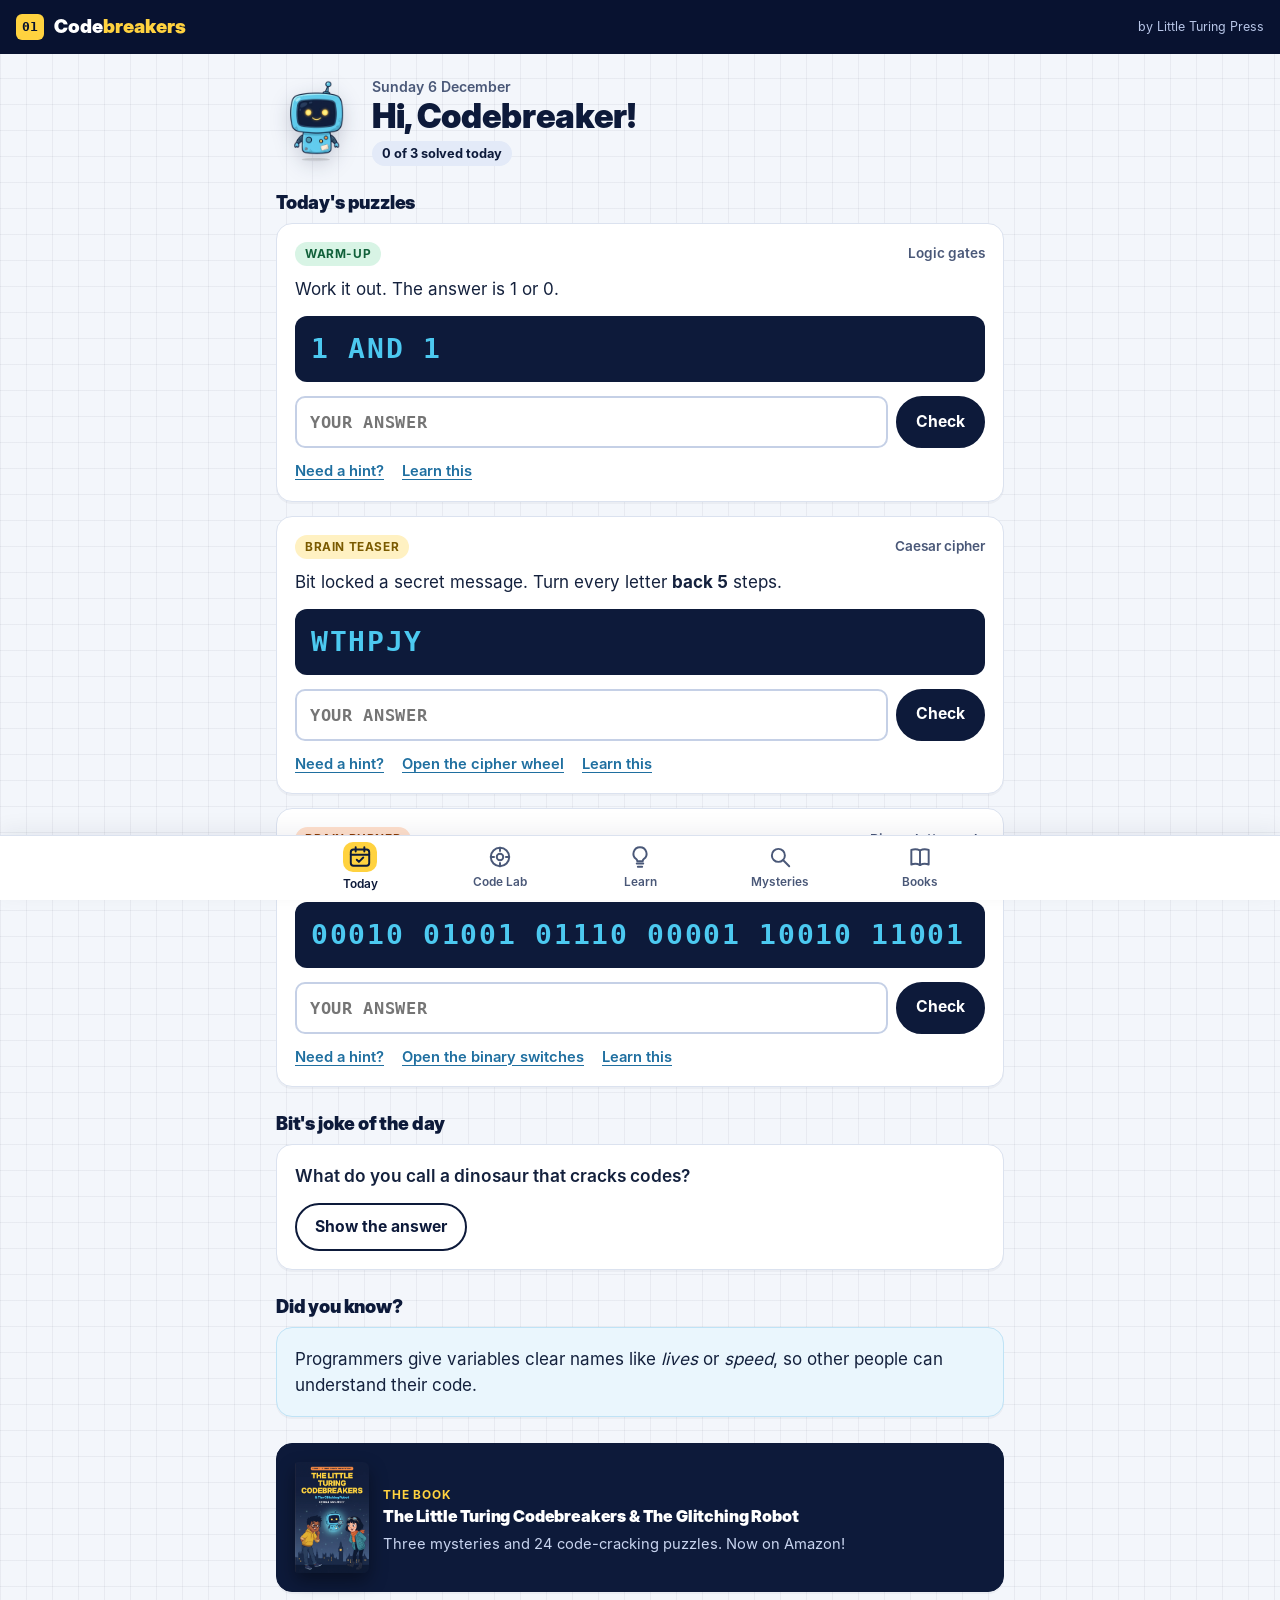
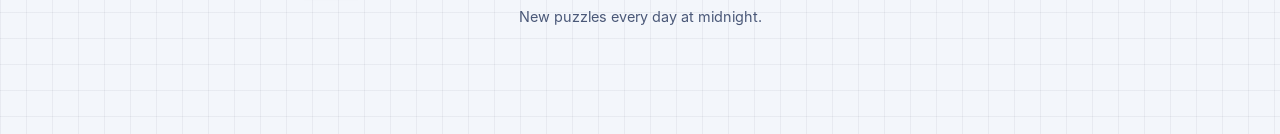
==== app/index.html @ 68bddf23 "Launch the Codebreakers app at /app Daily puzzles, Code Lab, Learn topics, the first mini mystery an" ====
<!doctype html>
<html lang="en">
<head>
<meta charset="utf-8">
<meta name="viewport" content="width=device-width, initial-scale=1, viewport-fit=cover">
<title>Codebreakers · Daily code puzzles for kids</title>
<meta name="description" content="Daily code-cracking puzzles, Bit's joke of the day, a cipher wheel, binary switches, pigpen and mini mysteries. For kids aged 8–11. No ads, no tracking.">
<meta name="theme-color" content="#081230">
<link rel="manifest" href="manifest.webmanifest">
<link rel="icon" href="icons/icon-192.png" type="image/png">
<link rel="apple-touch-icon" href="icons/icon-180.png">
<link rel="stylesheet" href="app.css?v=1">
</head>
<body>
<header class="topbar">
  <a class="logo" href="#/today"><span class="logo-mark" aria-hidden="true">01</span><span>Code<b>breakers</b></span></a>
  <span class="by">by Little Turing Press</span>
</header>

<main id="view" class="view" tabindex="-1"></main>

<nav class="tabbar" aria-label="Main">
  <a href="#/today" data-tab="today"><svg viewBox="0 0 24 24" aria-hidden="true"><rect x="3.5" y="5" width="17" height="15" rx="2.5"/><path d="M3.5 10h17M8 3v4M16 3v4"/><path d="M9 14.5l2 2 4-4"/></svg><span>Today</span></a>
  <a href="#/lab" data-tab="lab"><svg viewBox="0 0 24 24" aria-hidden="true"><circle cx="12" cy="12" r="8.5"/><circle cx="12" cy="12" r="3"/><path d="M12 3.5v3M20.5 12h-3M12 20.5v-3M3.5 12h3"/></svg><span>Code Lab</span></a>
  <a href="#/learn" data-tab="learn"><svg viewBox="0 0 24 24" aria-hidden="true"><path d="M9 18h6M10 21h4"/><path d="M12 3a6 6 0 0 0-3.5 10.9c.6.5 1 1.2 1 2.1h5c0-.9.4-1.6 1-2.1A6 6 0 0 0 12 3z"/></svg><span>Learn</span></a>
  <a href="#/mysteries" data-tab="mysteries"><svg viewBox="0 0 24 24" aria-hidden="true"><circle cx="10.5" cy="10.5" r="6"/><path d="M15 15l5.5 5.5"/></svg><span>Mysteries</span></a>
  <a href="#/books" data-tab="books"><svg viewBox="0 0 24 24" aria-hidden="true"><path d="M4 5.5C6.5 4.5 9.5 4.5 12 6c2.5-1.5 5.5-1.5 8-.5V19c-2.5-1-5.5-1-8 .5-2.5-1.5-5.5-1.5-8-.5z"/><path d="M12 6v13.5"/></svg><span>Books</span></a>
</nav>

<script src="extras.js?v=1"></script>
<script src="content.js?v=1"></script>
<script src="app.js?v=1"></script>
<script data-goatcounter="https://littleturingpress.goatcounter.com/count" async src="//gc.zgo.at/count.js"></script>
</body>
</html>
---- app/app.css ----
/* Codebreakers app */
@font-face { font-family: "Inter Display"; font-weight: 900; font-display: swap; src: url("../assets/fonts/InterDisplay-Black.woff") format("woff"); }
@font-face { font-family: "Inter"; font-weight: 400; font-display: swap; src: url("../assets/fonts/Inter-Regular.woff") format("woff"); }
@font-face { font-family: "Inter"; font-weight: 600; font-display: swap; src: url("../assets/fonts/Inter-SemiBold.woff") format("woff"); }
@font-face { font-family: "Inter"; font-weight: 700; font-display: swap; src: url("../assets/fonts/Inter-Bold.woff") format("woff"); }
@font-face { font-family: "Code"; font-weight: 700; font-display: swap; src: url("../assets/fonts/DejaVuSansMono-Bold.woff") format("woff"); }

:root {
  --night: #0d1a3a; --ink: #081230; --signal: #ffd23f; --cyan: #4cc9f0; --tang: #ff8c42; --ok: #2fbf71;
  --paper: #f3f6fb; --card: #ffffff; --text: #14213d; --muted: #4a5878; --line: #dbe2ef;
  --tab-h: 64px;
}
* { box-sizing: border-box; }
html { -webkit-text-size-adjust: 100%; background: var(--paper); }
body { margin: 0; background: var(--paper); color: var(--text); font-family: "Inter", system-ui, sans-serif; font-size: 1.0625rem; line-height: 1.55; -webkit-tap-highlight-color: transparent;
  background-image: linear-gradient(rgba(13,26,58,.05) 1px, transparent 1px), linear-gradient(90deg, rgba(13,26,58,.05) 1px, transparent 1px); background-size: 26px 26px; }
img { max-width: 100%; height: auto; display: block; }
a { color: #1f6fa0; }
h1, h2, h3 { font-family: "Inter Display", "Inter", sans-serif; font-weight: 900; line-height: 1.1; margin: 0 0 .4em; color: var(--night); letter-spacing: -.01em; }
h2 { font-size: 1.3rem; } h3 { font-size: 1.12rem; }
p { margin: 0 0 .8em; }
:focus-visible { outline: 3px solid var(--cyan); outline-offset: 2px; border-radius: 6px; }
.sr { position: absolute; width: 1px; height: 1px; overflow: hidden; clip: rect(0 0 0 0); }
.small { font-size: .9rem; color: var(--muted); }
.center { text-align: center; }

/* top bar + tab bar */
.topbar { position: sticky; top: 0; z-index: 5; background: var(--ink); color: #fff; display: flex; align-items: center; justify-content: space-between; gap: 12px; padding: 12px 16px; padding-top: max(12px, env(safe-area-inset-top)); }
.logo { display: flex; align-items: center; gap: 10px; color: #fff; text-decoration: none; font-family: "Inter Display"; font-weight: 900; font-size: 1.2rem; }
.logo b { color: var(--signal); font-weight: 900; }
.logo-mark { font-family: "Code"; font-size: .8rem; background: var(--signal); color: var(--ink); border-radius: 6px; padding: 3px 6px; }
.by { font-size: .78rem; color: #b8c6e8; }
@media (max-width: 380px) { .by { display: none; } }

.view { max-width: 760px; margin: 0 auto; padding: 18px 16px calc(var(--tab-h) + 30px + env(safe-area-inset-bottom)); outline: none; }
.tabbar { position: fixed; left: 0; right: 0; bottom: 0; z-index: 5; display: flex; justify-content: center; background: #fff; border-top: 1px solid var(--line); padding-bottom: env(safe-area-inset-bottom); box-shadow: 0 -6px 20px rgba(13,26,58,.06); }
.tabbar a { flex: 1; max-width: 140px; height: var(--tab-h); display: flex; flex-direction: column; align-items: center; justify-content: center; gap: 3px; text-decoration: none; color: var(--muted); font-size: .74rem; font-weight: 600; }
.tabbar svg { width: 26px; height: 26px; fill: none; stroke: currentColor; stroke-width: 1.8; stroke-linecap: round; stroke-linejoin: round; }
.tabbar a.on { color: var(--night); }
.tabbar a.on svg { stroke: var(--night); background: var(--signal); border-radius: 10px; padding: 2px; width: 34px; height: 30px; }

/* type */
.page { font-size: clamp(1.7rem, 6vw, 2.2rem); margin-top: 4px; }
.lead { color: var(--muted); font-size: 1.05rem; }
.sec { margin: 26px 0 10px; font-size: 1.15rem; }
.tagline { display: inline-block; font-size: .74rem; font-weight: 700; letter-spacing: .07em; text-transform: uppercase; color: var(--muted); margin-bottom: 4px; }
.back { display: table; margin-bottom: 10px; font-weight: 600; text-decoration: none; }

/* cards */
.card { display: block; background: var(--card); border: 1px solid var(--line); border-radius: 16px; padding: 18px; margin-bottom: 14px; box-shadow: 0 2px 0 rgba(13,26,58,.04); color: inherit; text-decoration: none; }
a.card:hover { border-color: #b7c4de; }
.card-top { display: flex; justify-content: space-between; align-items: center; gap: 8px; margin-bottom: 10px; }
.lvl { font-size: .74rem; font-weight: 700; letter-spacing: .05em; text-transform: uppercase; padding: 3px 10px; border-radius: 999px; }
.lvl-1 { background: #d8f4e5; color: #11603a; } .lvl-2 { background: #fff1c2; color: #7a5a00; } .lvl-3 { background: #ffe0cc; color: #8a3a00; }
.ptype { font-size: .85rem; color: var(--muted); font-weight: 600; }
.code-box { font-family: "Code", monospace; font-size: clamp(1.25rem, 5.4vw, 1.75rem); letter-spacing: .06em; background: var(--night); color: var(--cyan); border-radius: 12px; padding: 14px 16px; margin: 6px 0 14px; overflow-wrap: anywhere; line-height: 1.35; }
.code-box .pig-row { display: flex; flex-wrap: wrap; gap: 6px 4px; color: var(--cyan); }
.pig-gap { display: inline-block; }
.code-box.out { color: var(--signal); min-height: 3.2rem; }
.ans { display: flex; gap: 8px; }
.ans input, .txt { font: inherit; font-family: "Code", monospace; font-size: 1.05rem; letter-spacing: .04em; width: 100%; min-width: 0; padding: 11px 13px; border-radius: 10px; border: 2px solid #c5d0e6; background: #fff; color: var(--text); text-transform: uppercase; }
.ans input:focus, .txt:focus { border-color: var(--night); outline: none; }
textarea.txt { resize: vertical; }
.btn { display: inline-flex; align-items: center; justify-content: center; font: inherit; font-weight: 700; font-size: .98rem; border: 2px solid var(--night); background: var(--night); color: #fff; border-radius: 999px; padding: 10px 18px; cursor: pointer; text-decoration: none; white-space: nowrap; }
.btn:hover { background: var(--ink); }
.btn-ghost { background: transparent; color: var(--night); }
.btn-ghost:hover { background: var(--signal); border-color: var(--signal); color: var(--night); }
.btn.wide { width: 100%; margin: 4px 0 12px; }
.btn-soon { background: transparent; color: var(--muted); border: 2px dashed #9fb0d4; cursor: default; }
.btn-soon:hover { background: transparent; }
.link { background: none; border: 0; padding: 0; font: inherit; font-size: .92rem; font-weight: 600; color: #1f6fa0; cursor: pointer; text-decoration: underline; text-underline-offset: 3px; }
.row-links { display: flex; flex-wrap: wrap; gap: 6px 18px; margin-top: 12px; }
.msg { min-height: 1.4em; margin: 8px 0 0; color: #b03a00; font-weight: 600; font-size: .95rem; }
.msg:empty { min-height: 0; margin: 0; }
.hint { margin: 10px 0 0; padding: 10px 12px; background: #fff7d6; border-radius: 10px; font-size: .95rem; }
.why { margin: 10px 0 0; padding: 10px 12px; background: #e6f7ee; border-radius: 10px; font-size: .95rem; color: #11603a; }
.done { margin: 0; font-weight: 600; color: #11603a; }
.is-solved { border-color: #9ad9b6; }
.pop { animation: pop .45s ease; }
@keyframes pop { 0% { transform: scale(1); } 40% { transform: scale(1.02); } 100% { transform: scale(1); } }
.shake { animation: shake .35s; }
@keyframes shake { 20%, 60% { transform: translateX(-6px); } 40%, 80% { transform: translateX(6px); } }
@media (prefers-reduced-motion: reduce) { .pop, .shake { animation: none; } .w-rot { transition: none !important; } }

/* today */
.hello { display: flex; align-items: center; gap: 14px; margin: 4px 0 6px; }
.hello img { width: 82px; height: 82px; flex: none; filter: drop-shadow(0 6px 10px rgba(13,26,58,.2)); }
.hello h1 { font-size: clamp(1.6rem, 6vw, 2.1rem); margin: 0 0 6px; }
.date { margin: 0; font-size: .88rem; color: var(--muted); font-weight: 600; }
.stats { display: flex; flex-wrap: wrap; gap: 6px; margin: 0; }
.pill { font-size: .8rem; font-weight: 700; background: #e3eaf8; color: var(--night); padding: 3px 10px; border-radius: 999px; }
.pill-hot { background: var(--tang); color: #fff; }
.joke .q { font-weight: 600; font-size: 1.08rem; }
.joke .a { font-family: "Inter Display"; font-weight: 900; font-size: 1.15rem; color: var(--night); background: #fff1c2; padding: 10px 12px; border-radius: 10px; margin: 0; }
.fact { background: #eaf6fd; border-color: #bfe3f6; }
.fact p { margin: 0; }
.promo { display: flex; gap: 14px; align-items: center; background: var(--night); border-color: var(--night); color: #fff; margin-top: 26px; }
.promo img { width: 74px; flex: none; border-radius: 3px 6px 6px 3px; box-shadow: 0 8px 18px rgba(0,0,0,.4); }
.promo h3 { color: #fff; font-size: 1.02rem; }
.promo p { margin: 0; color: #c8d4ef; font-size: .92rem; }
.promo .tagline { color: var(--signal); }

/* code lab */
.chips { display: flex; gap: 8px; margin: 4px 0 16px; overflow-x: auto; padding-bottom: 2px; }
.chip { flex: none; text-decoration: none; font-weight: 700; font-size: .95rem; color: var(--night); border: 2px solid var(--night); border-radius: 999px; padding: 7px 15px; background: #fff; }
.chip.on { background: var(--night); color: #fff; }
.wheel-card { background: radial-gradient(ellipse at 70% 30%, #1a2d63 0%, var(--night) 60%, var(--ink) 100%); border-color: var(--night); color: #fff; }
.wheel-card h2, .wheel-card .lbl { color: #fff; }
.wheel-card .small { color: #c8d4ef; }
.wheel-card .small b { color: var(--signal); font-family: "Code"; }
.wheel-wrap { display: flex; align-items: center; gap: 20px; margin: 10px 0 16px; }
.wheel { width: 220px; height: auto; flex: none; touch-action: none; user-select: none; -webkit-user-select: none; cursor: grab; filter: drop-shadow(0 14px 24px rgba(0,0,0,.45)); }
.wheel:active { cursor: grabbing; }
.w-rot { transform-origin: 0 0; }
.w-ptr { fill: var(--signal); }
.w-win { fill: none; stroke: var(--signal); stroke-width: 3.5; stroke-linejoin: round; }
.w-out { font-family: "Code", monospace; font-size: 15px; fill: #14213d; }
.w-in { font-family: "Code", monospace; font-size: 14px; fill: #fff; }
.w-cap { font-family: "Code", monospace; font-size: 10px; fill: #8ea0c8; letter-spacing: .08em; }
.w-num { font-family: "Code", monospace; font-size: 26px; fill: var(--signal); }
.wheel-ctl { flex: 1; min-width: 0; }
.seg { display: inline-flex; border: 2px solid #5e75b3; border-radius: 999px; padding: 3px; margin-bottom: 12px; }
.seg button { font: inherit; font-weight: 700; font-size: .92rem; border: 0; background: transparent; color: #dbe4f7; padding: 6px 14px; border-radius: 999px; cursor: pointer; }
.seg button.on { background: var(--signal); color: var(--ink); }
.turn { display: flex; gap: 10px; margin-bottom: 8px; }
.rb { width: 44px; height: 44px; border-radius: 50%; border: 2px solid #5e75b3; background: transparent; color: #fff; font-size: 1.3rem; font-weight: 700; display: grid; place-items: center; padding: 0; line-height: 1; cursor: pointer; }
.rb:hover { border-color: var(--signal); }
.lbl { display: block; font-weight: 700; font-size: .92rem; margin: 6px 0 6px; }
.wheel-card .txt { background: #0b1531; color: #fff; border-color: #33498a; }
.wheel-card .txt:focus { border-color: var(--signal); }
.wheel-card .code-box { background: #050b20; }
.wheel-card .btn-ghost { color: #fff; border-color: #8aa0d6; }
.wheel-card .btn-ghost:hover { color: var(--ink); }
@media (max-width: 480px) { .wheel { width: min(180px, 48vw); } .wheel-wrap { gap: 14px; } .seg button { padding: 6px 11px; } }

.bulbs { display: grid; grid-template-columns: repeat(8, 1fr); gap: 6px; margin: 12px 0; }
.bulb { font: inherit; border: 2px solid #c5d0e6; background: #f3f6fb; border-radius: 12px; padding: 8px 0 10px; cursor: pointer; display: flex; flex-direction: column; align-items: center; gap: 6px; color: var(--muted); }
.bulb .pv { font-size: .78rem; font-weight: 700; }
.bulb .bv { font-family: "Code"; font-size: 1.4rem; width: 34px; height: 34px; display: grid; place-items: center; border-radius: 50%; background: #dbe2ef; color: var(--muted); }
.bulb[aria-pressed="true"] { border-color: var(--night); background: var(--night); color: #fff; }
.bulb[aria-pressed="true"] .bv { background: var(--signal); color: var(--ink); box-shadow: 0 0 14px rgba(255,210,63,.7); }
@media (max-width: 420px) { .bulbs { gap: 4px; } .bulb .bv { width: 28px; height: 28px; font-size: 1.15rem; } .bulb .pv { font-size: .7rem; } }
.bin-out { font-family: "Code"; font-size: 1.3rem; margin: 6px 0 0; }
.bin-out b { color: var(--night); }
.pig-out { background: #fff; border: 2px solid var(--line); color: var(--night); min-height: 64px; }
.pig-out .pig-row { color: var(--night); }
.key { display: grid; grid-template-columns: repeat(auto-fill, minmax(52px, 1fr)); gap: 6px; }
.kcell { display: flex; flex-direction: column; align-items: center; gap: 2px; padding: 6px 0; border-radius: 10px; background: #f3f6fb; color: var(--night); }
.kcell span { font-family: "Code"; font-size: .9rem; }

/* learn */
.grid { display: grid; grid-template-columns: repeat(auto-fill, minmax(220px, 1fr)); gap: 12px; }
.grid .card { margin: 0; }
.topic p { margin: 0; color: var(--muted); font-size: .95rem; }
.topic.is-solved h3::after { content: " ✓"; color: var(--ok); }
.prose p:last-child { margin-bottom: 0; }
.example { margin-top: 14px; background: var(--night); color: #fff; border-radius: 12px; padding: 12px 14px; font-family: "Code", monospace; font-size: 1.02rem; }
.example span { display: block; font-family: "Inter"; font-weight: 700; font-size: .72rem; letter-spacing: .08em; text-transform: uppercase; color: var(--signal); margin-bottom: 4px; }
.example b { color: var(--signal); }
.next-link { display: block; text-align: right; font-weight: 700; margin: 6px 0 10px; text-decoration: none; }

/* mysteries */
.myst { padding: 0; overflow: hidden; }
.myst img { width: 100%; aspect-ratio: 2.35; object-fit: cover; }
.myst-body { padding: 14px 18px 4px; }
.soon { display: flex; gap: 14px; align-items: center; border-style: dashed; }
.soon img { width: 84px; flex: none; }
.soon p { margin: 0; color: var(--muted); }
.suspects { list-style: none; padding: 0; margin: 0 0 6px; display: grid; grid-template-columns: repeat(auto-fill, minmax(160px, 1fr)); gap: 10px; }
.sus { background: #fff; border: 2px solid var(--night); border-radius: 14px; padding: 12px; display: flex; flex-direction: column; gap: 2px; position: relative; overflow: hidden; }
.sus span { font-size: .88rem; font-weight: 600; color: var(--muted); }
.sus small { font-size: .82rem; color: var(--muted); }
.sus.out { opacity: .55; border-style: dashed; }
.sus.out::after { content: ""; position: absolute; left: -10%; right: -10%; top: 50%; border-top: 4px solid #d6455d; transform: rotate(-12deg); }
.sus.caught { background: var(--signal); }
.clue.locked { opacity: .6; border-style: dashed; }
.clue.locked p { margin: 0; color: var(--muted); }
.reveal-txt { background: #e6f7ee; }
.accuse { border: 2px solid var(--night); }
.accuse-btns { display: flex; flex-wrap: wrap; gap: 8px; }
.closed { background: var(--signal); border-color: var(--signal); }

/* books */
.book { display: grid; grid-template-columns: 150px 1fr; gap: 18px; align-items: start; }
.book img { border-radius: 3px 8px 8px 3px; box-shadow: 0 12px 26px rgba(13,26,58,.3); }
.book .btn { margin: 4px 6px 8px 0; }
.book .link { display: inline-block; margin-top: 4px; }
@media (max-width: 520px) { .book { grid-template-columns: 1fr; } .book img { max-width: 170px; } }

.confetti { position: fixed; inset: 0; pointer-events: none; z-index: 20; overflow: hidden; }
.confetti i { position: absolute; top: -12px; width: 9px; height: 14px; border-radius: 2px; animation: fall 1.8s ease-in forwards; }
@keyframes fall { to { transform: translateY(110vh) rotate(540deg); } }
@media (prefers-reduced-motion: reduce) { .confetti { display: none; } }
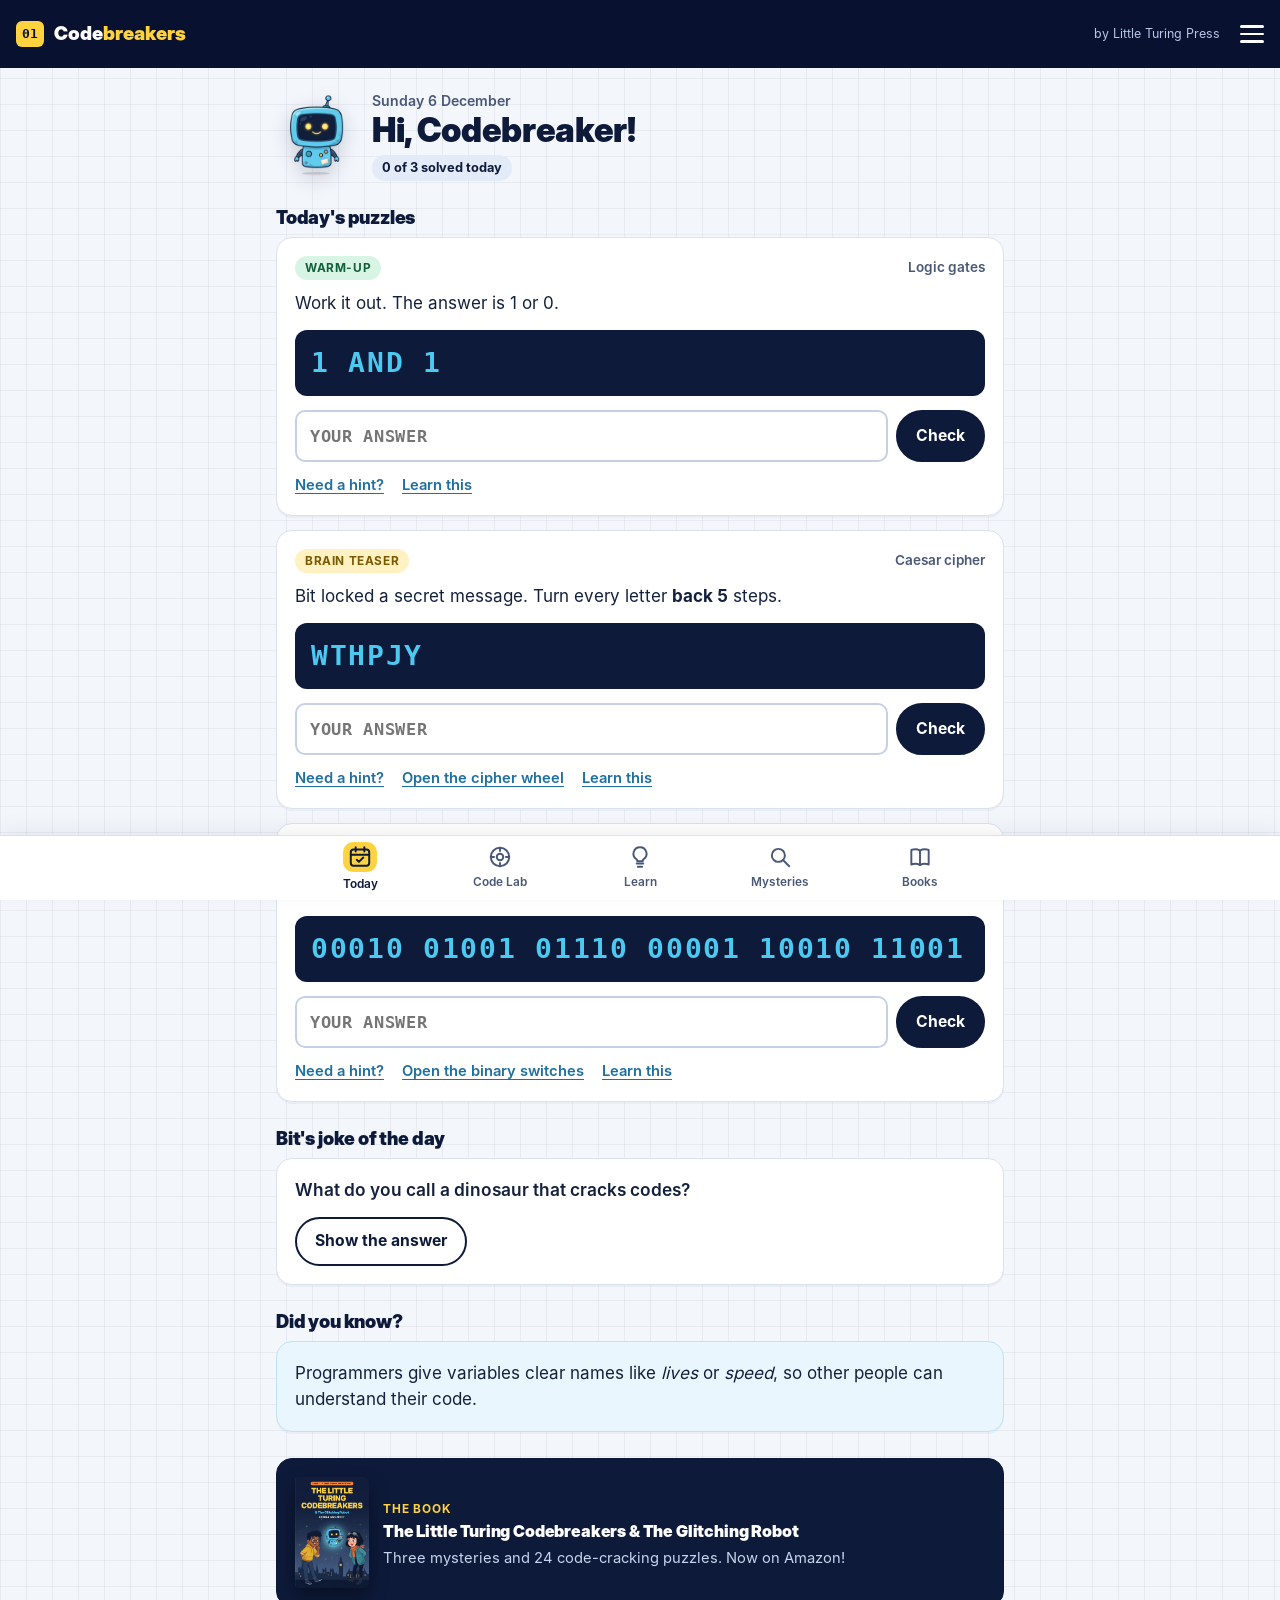
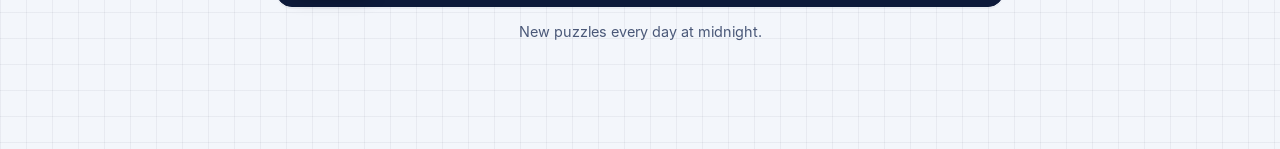
==== commit 5de2af57: "Add menu to the Codebreakers app top bar Menu button on the app and Times tables pages with links to" ====
--- a/app/index.html
+++ b/app/index.html
@@ -9,12 +9,22 @@
 <link rel="manifest" href="manifest.webmanifest">
 <link rel="icon" href="icons/icon-192.png" type="image/png">
 <link rel="apple-touch-icon" href="icons/icon-180.png">
-<link rel="stylesheet" href="app.css?v=1">
+<link rel="stylesheet" href="app.css?v=3">
 </head>
 <body>
 <header class="topbar">
   <a class="logo" href="#/today"><span class="logo-mark" aria-hidden="true">01</span><span>Code<b>breakers</b></span></a>
-  <span class="by">by Little Turing Press</span>
+  <div class="top-r"><span class="by">by Little Turing Press</span><button class="menu-btn" type="button" aria-expanded="false" aria-controls="app-menu" aria-label="Menu"><span></span><span></span><span></span></button></div>
+  <nav class="app-menu" id="app-menu" aria-label="Menu">
+    <a href="./#/today">Today's puzzles</a>
+    <a href="./#/lab">Code Lab</a>
+    <a href="times.html">Times tables</a>
+    <a href="./#/learn">Learn</a>
+    <a href="./#/mysteries">Mini mysteries</a>
+    <a href="./#/books">Books</a>
+    <a class="out" href="../">Little Turing Press website</a>
+    <a class="out" href="../#parents">Parents &amp; teachers</a>
+  </nav>
 </header>
 
 <main id="view" class="view" tabindex="-1"></main>
@@ -27,9 +37,21 @@
   <a href="#/books" data-tab="books"><svg viewBox="0 0 24 24" aria-hidden="true"><path d="M4 5.5C6.5 4.5 9.5 4.5 12 6c2.5-1.5 5.5-1.5 8-.5V19c-2.5-1-5.5-1-8 .5-2.5-1.5-5.5-1.5-8-.5z"/><path d="M12 6v13.5"/></svg><span>Books</span></a>
 </nav>
 
+<script>
+(function () {
+  var btn = document.querySelector(".menu-btn"), nav = document.getElementById("app-menu");
+  if (!btn || !nav) return;
+  function set(open) { nav.classList.toggle("open", open); btn.setAttribute("aria-expanded", open); }
+  btn.addEventListener("click", function () { set(btn.getAttribute("aria-expanded") !== "true"); });
+  nav.addEventListener("click", function (e) { if (e.target.closest("a")) set(false); });
+  document.addEventListener("click", function (e) { if (!e.target.closest(".topbar")) set(false); });
+  document.addEventListener("keydown", function (e) { if (e.key === "Escape") set(false); });
+  window.addEventListener("hashchange", function () { set(false); });
+})();
+</script>
 <script src="extras.js?v=1"></script>
 <script src="content.js?v=1"></script>
-<script src="app.js?v=1"></script>
+<script src="app.js?v=6"></script>
 <script data-goatcounter="https://littleturingpress.goatcounter.com/count" async src="//gc.zgo.at/count.js"></script>
 </body>
 </html>
--- a/app/app.css
+++ b/app/app.css
@@ -191,3 +191,22 @@
 .confetti i { position: absolute; top: -12px; width: 9px; height: 14px; border-radius: 2px; animation: fall 1.8s ease-in forwards; }
 @keyframes fall { to { transform: translateY(110vh) rotate(540deg); } }
 @media (prefers-reduced-motion: reduce) { .confetti { display: none; } }
+
+.social{display:flex;gap:10px;flex-wrap:wrap;margin-top:-4px}
+.social a{display:grid;place-items:center;width:44px;height:44px;border-radius:50%;background:#0d1a3a}
+.social svg{width:21px;height:21px;fill:#fff}
+
+/* menu */
+.top-r { display: flex; align-items: center; gap: 10px; }
+.menu-btn { display: grid; align-content: center; gap: 5px; width: 44px; height: 44px; padding: 0 10px; margin-right: -10px; background: none; border: 0; cursor: pointer; }
+.menu-btn span { display: block; height: 2.5px; border-radius: 2px; background: #fff; transition: transform .2s, opacity .2s; }
+.menu-btn[aria-expanded="true"] span:nth-child(1) { transform: translateY(7.5px) rotate(45deg); }
+.menu-btn[aria-expanded="true"] span:nth-child(2) { opacity: 0; }
+.menu-btn[aria-expanded="true"] span:nth-child(3) { transform: translateY(-7.5px) rotate(-45deg); }
+.app-menu { display: none; position: absolute; left: 0; right: 0; top: 100%; flex-direction: column; background: var(--ink); border-top: 1px solid rgba(184,198,232,.2); padding: 4px 16px 12px; box-shadow: 0 12px 24px rgba(8,18,48,.35); }
+.app-menu.open { display: flex; }
+.app-menu a { color: #dbe4f7; text-decoration: none; font-weight: 600; font-size: 1.05rem; padding: 12px 0; border-bottom: 1px solid rgba(184,198,232,.12); max-width: 728px; width: 100%; margin: 0 auto; }
+.app-menu a:hover { color: var(--signal); }
+.app-menu a.out { color: #b8c6e8; font-weight: 400; font-size: .98rem; }
+.app-menu a.out:first-of-type { margin-top: 8px; border-top: 1px solid rgba(184,198,232,.3); }
+.app-menu a:last-child { border-bottom: 0; }
